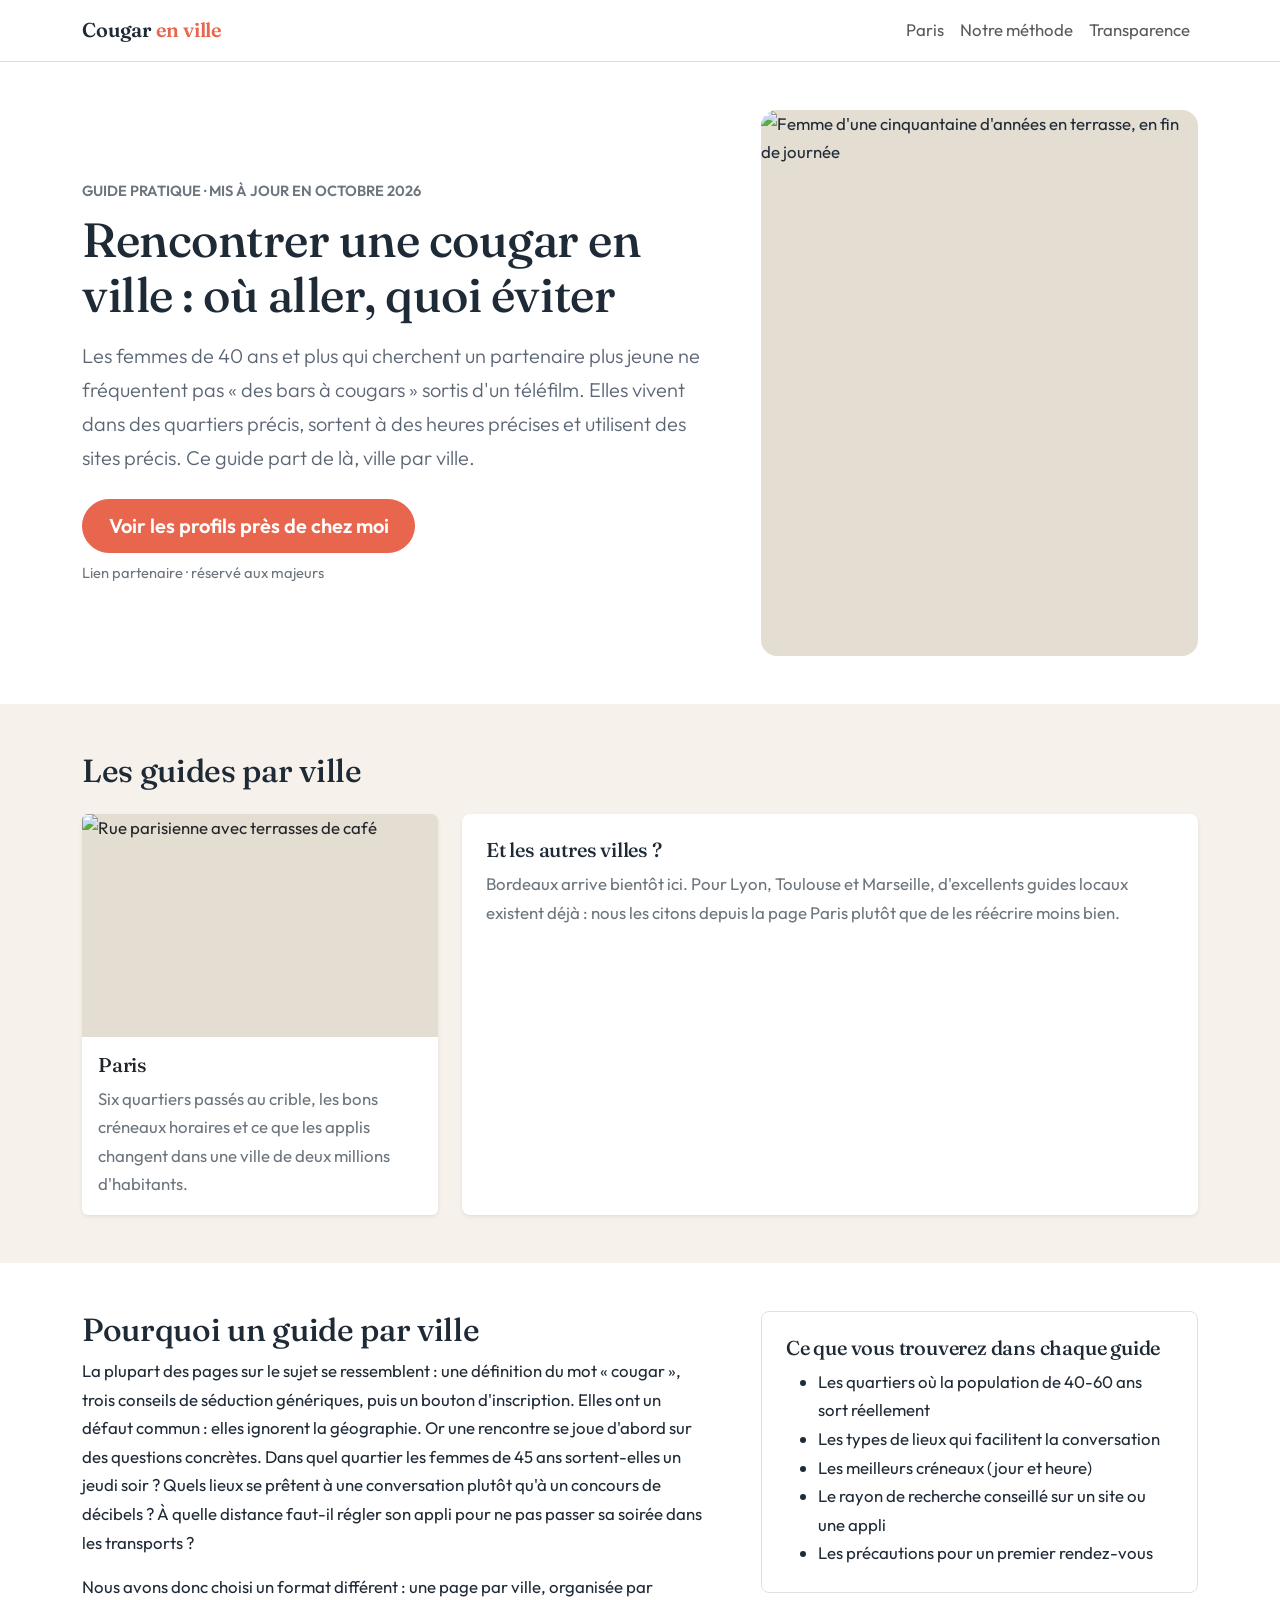
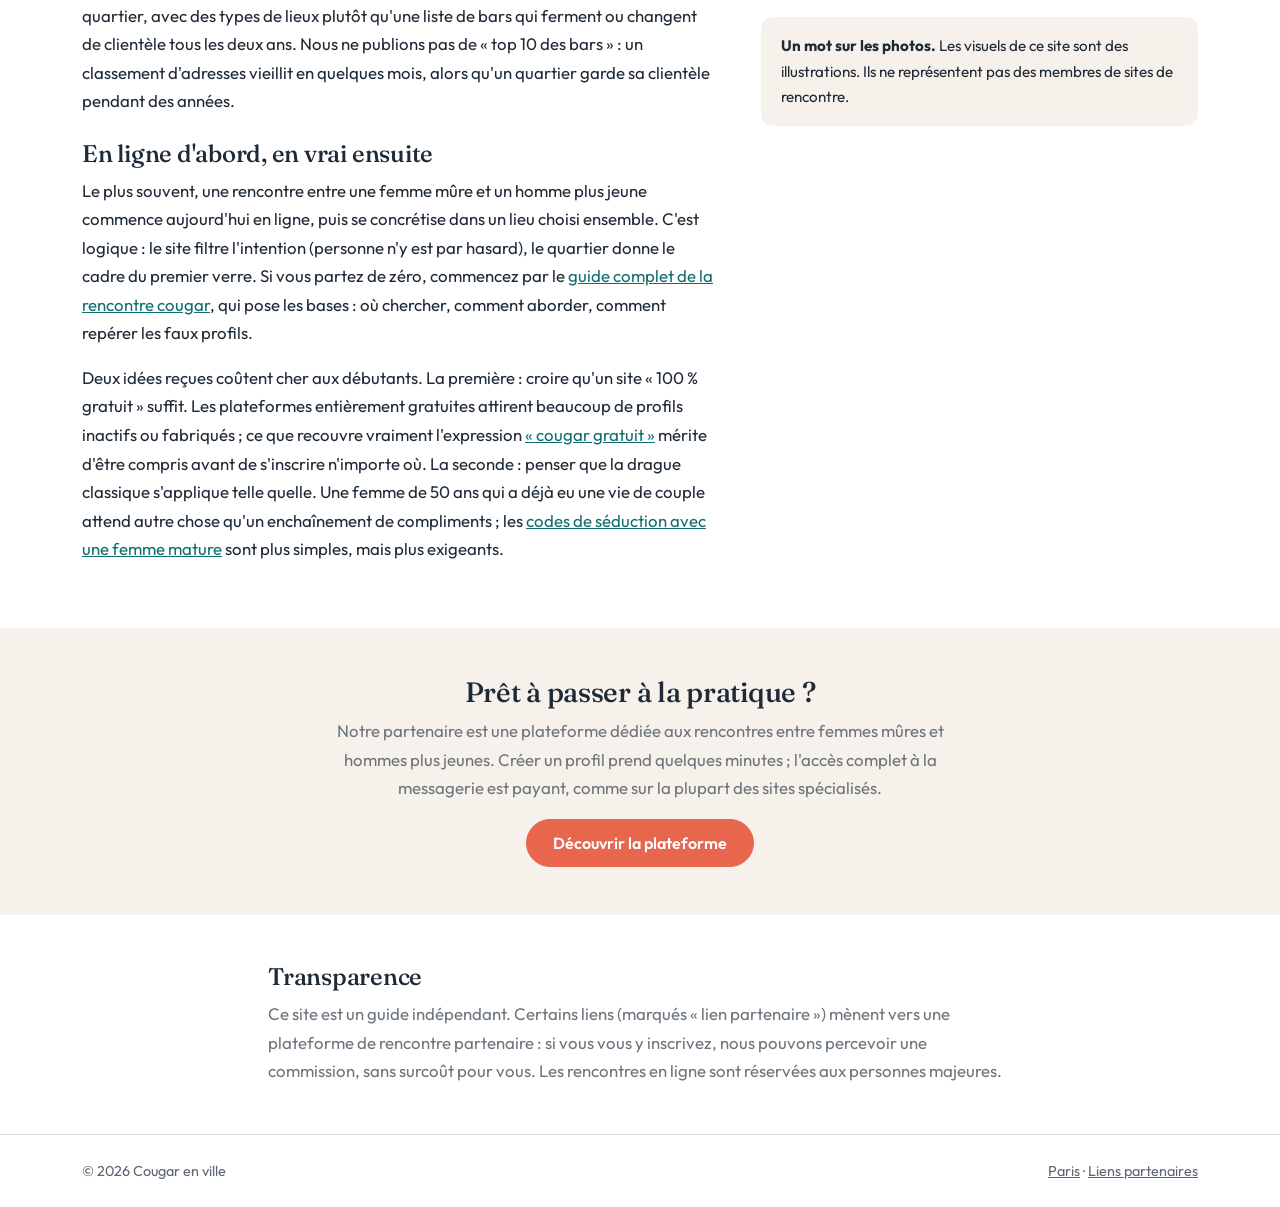
==== index.html @ 47dbf300 "Guide Cougar en ville : accueil + page Paris (Bootstrap 5), liens /go/, robots, sitemap, 404" ====
<!doctype html>
<html lang="fr">
<head>
  <meta charset="utf-8">
  <meta name="viewport" content="width=device-width, initial-scale=1">
  <title>Rencontre cougar en ville : le guide pratique, quartier par quartier</title>
  <meta name="description" content="Où rencontrer une femme cougar dans les grandes villes françaises : quartiers, types de sorties, applis et précautions. Un guide de terrain, ville par ville.">
  <link rel="canonical" href="https://rencontre-cougar.github.io/">
  <meta name="robots" content="index, follow">
  <meta property="og:type" content="website">
  <meta property="og:title" content="Rencontre cougar en ville : le guide pratique">
  <meta property="og:description" content="Quartiers, sorties, applis et précautions pour rencontrer une femme cougar en ville.">
  <meta property="og:url" content="https://rencontre-cougar.github.io/">
  <meta property="og:image" content="https://rencontre-cougar.github.io/images/accueil-hero.webp">
  <meta property="og:locale" content="fr_FR">
  <link rel="preconnect" href="https://fonts.googleapis.com">
  <link rel="preconnect" href="https://fonts.gstatic.com" crossorigin>
  <link href="https://fonts.googleapis.com/css2?family=Fraunces:opsz,wght@9..144,500;9..144,600&family=Outfit:wght@400;500;600&display=swap" rel="stylesheet">
  <link href="https://cdn.jsdelivr.net/npm/bootstrap@5.3.3/dist/css/bootstrap.min.css" rel="stylesheet">
  <link href="/assets/site.css" rel="stylesheet">
  <script type="application/ld+json">
  {
    "@context": "https://schema.org",
    "@type": "WebSite",
    "name": "Cougar en ville",
    "url": "https://rencontre-cougar.github.io/",
    "inLanguage": "fr-FR"
  }
  </script>
</head>
<body>

<nav class="navbar navbar-expand-md bg-white sticky-top">
  <div class="container">
    <a class="navbar-brand" href="/">Cougar <span>en ville</span></a>
    <button class="navbar-toggler" type="button" data-bs-toggle="collapse" data-bs-target="#nav" aria-controls="nav" aria-expanded="false" aria-label="Ouvrir le menu">
      <span class="navbar-toggler-icon"></span>
    </button>
    <div class="collapse navbar-collapse" id="nav">
      <ul class="navbar-nav ms-auto">
        <li class="nav-item"><a class="nav-link" href="/rencontre-cougar-paris/">Paris</a></li>
        <li class="nav-item"><a class="nav-link" href="#methode">Notre méthode</a></li>
        <li class="nav-item"><a class="nav-link" href="#transparence">Transparence</a></li>
      </ul>
    </div>
  </div>
</nav>

<header class="hero py-5">
  <div class="container">
    <div class="row align-items-center g-4 g-lg-5">
      <div class="col-lg-7">
        <p class="text-uppercase small fw-semibold text-secondary mb-2">Guide pratique · mis à jour en octobre 2026</p>
        <h1 class="mb-3">Rencontrer une cougar en ville : où aller, quoi éviter</h1>
        <p class="lead mb-4">Les femmes de 40 ans et plus qui cherchent un partenaire plus jeune ne fréquentent pas « des bars à cougars » sortis d'un téléfilm. Elles vivent dans des quartiers précis, sortent à des heures précises et utilisent des sites précis. Ce guide part de là, ville par ville.</p>
        <a class="btn btn-coral btn-lg" href="/go/home-hero/" rel="sponsored noopener" target="_blank">Voir les profils près de chez moi</a>
        <p class="small text-secondary mt-2 mb-0">Lien partenaire · réservé aux majeurs</p>
      </div>
      <div class="col-lg-5">
        <div class="photo">
          <img src="/images/accueil-hero.webp" alt="Femme d'une cinquantaine d'années en terrasse, en fin de journée" width="800" height="1000" fetchpriority="high">
        </div>
      </div>
    </div>
  </div>
</header>

<main>
  <section class="band-sand py-5">
    <div class="container">
      <h2 class="mb-4">Les guides par ville</h2>
      <div class="row g-4">
        <div class="col-md-6 col-lg-4">
          <a href="/rencontre-cougar-paris/" class="card h-100 text-decoration-none border-0 shadow-sm">
            <div class="photo photo-wide rounded-0 rounded-top">
              <img src="/images/paris-carte.webp" alt="Rue parisienne avec terrasses de café" width="800" height="500" loading="lazy">
            </div>
            <div class="card-body">
              <h3 class="h5 card-title text-dark">Paris</h3>
              <p class="card-text text-secondary mb-0">Six quartiers passés au crible, les bons créneaux horaires et ce que les applis changent dans une ville de deux millions d'habitants.</p>
            </div>
          </a>
        </div>
        <div class="col-md-6 col-lg-8">
          <div class="h-100 p-4 bg-white rounded-3 shadow-sm">
            <h3 class="h5">Et les autres villes ?</h3>
            <p class="mb-0 text-secondary">Bordeaux arrive bientôt ici. Pour Lyon, Toulouse et Marseille, d'excellents guides locaux existent déjà : nous les citons depuis la page Paris plutôt que de les réécrire moins bien.</p>
          </div>
        </div>
      </div>
    </div>
  </section>

  <section class="py-5" id="methode">
    <div class="container">
      <div class="row g-4 g-lg-5">
        <div class="col-lg-7">
          <h2>Pourquoi un guide par ville</h2>
          <p>La plupart des pages sur le sujet se ressemblent : une définition du mot « cougar », trois conseils de séduction génériques, puis un bouton d'inscription. Elles ont un défaut commun : elles ignorent la géographie. Or une rencontre se joue d'abord sur des questions concrètes. Dans quel quartier les femmes de 45 ans sortent-elles un jeudi soir ? Quels lieux se prêtent à une conversation plutôt qu'à un concours de décibels ? À quelle distance faut-il régler son appli pour ne pas passer sa soirée dans les transports ?</p>
          <p>Nous avons donc choisi un format différent : une page par ville, organisée par quartier, avec des types de lieux plutôt qu'une liste de bars qui ferment ou changent de clientèle tous les deux ans. Nous ne publions pas de « top 10 des bars » : un classement d'adresses vieillit en quelques mois, alors qu'un quartier garde sa clientèle pendant des années.</p>
          <h3 class="h4 mt-4">En ligne d'abord, en vrai ensuite</h3>
          <p>Le plus souvent, une rencontre entre une femme mûre et un homme plus jeune commence aujourd'hui en ligne, puis se concrétise dans un lieu choisi ensemble. C'est logique : le site filtre l'intention (personne n'y est par hasard), le quartier donne le cadre du premier verre. Si vous partez de zéro, commencez par le <a href="https://rencontre-cougar-gratuit.fr/rencontre-cougar/">guide complet de la rencontre cougar</a>, qui pose les bases : où chercher, comment aborder, comment repérer les faux profils.</p>
          <p>Deux idées reçues coûtent cher aux débutants. La première : croire qu'un site « 100 % gratuit » suffit. Les plateformes entièrement gratuites attirent beaucoup de profils inactifs ou fabriqués ; ce que recouvre vraiment l'expression <a href="https://rencontre-cougar-gratuit.fr/cougar-gratuit/">« cougar gratuit »</a> mérite d'être compris avant de s'inscrire n'importe où. La seconde : penser que la drague classique s'applique telle quelle. Une femme de 50 ans qui a déjà eu une vie de couple attend autre chose qu'un enchaînement de compliments ; les <a href="https://rencontre-cougar-gratuit.fr/comment-seduire-une-femme-mature/">codes de séduction avec une femme mature</a> sont plus simples, mais plus exigeants.</p>
        </div>
        <div class="col-lg-5">
          <div class="p-4 rounded-3 border">
            <h3 class="h5">Ce que vous trouverez dans chaque guide</h3>
            <ul class="mb-0">
              <li>Les quartiers où la population de 40-60 ans sort réellement</li>
              <li>Les types de lieux qui facilitent la conversation</li>
              <li>Les meilleurs créneaux (jour et heure)</li>
              <li>Le rayon de recherche conseillé sur un site ou une appli</li>
              <li>Les précautions pour un premier rendez-vous</li>
            </ul>
          </div>
          <div class="note mt-4">
            <strong>Un mot sur les photos.</strong> Les visuels de ce site sont des illustrations. Ils ne représentent pas des membres de sites de rencontre.
          </div>
        </div>
      </div>
    </div>
  </section>

  <section class="band-sand py-5">
    <div class="container text-center">
      <h2 class="h3">Prêt à passer à la pratique ?</h2>
      <p class="text-secondary mx-auto" style="max-width: 38rem;">Notre partenaire est une plateforme dédiée aux rencontres entre femmes mûres et hommes plus jeunes. Créer un profil prend quelques minutes ; l'accès complet à la messagerie est payant, comme sur la plupart des sites spécialisés.</p>
      <a class="btn btn-coral" href="/go/home-bas/" rel="sponsored noopener" target="_blank">Découvrir la plateforme</a>
    </div>
  </section>

  <section class="py-5" id="transparence">
    <div class="container" style="max-width: 48rem;">
      <h2 class="h4">Transparence</h2>
      <p class="text-secondary mb-0">Ce site est un guide indépendant. Certains liens (marqués « lien partenaire ») mènent vers une plateforme de rencontre partenaire : si vous vous y inscrivez, nous pouvons percevoir une commission, sans surcoût pour vous. Les rencontres en ligne sont réservées aux personnes majeures.</p>
    </div>
  </section>
</main>

<footer class="py-4">
  <div class="container d-flex flex-column flex-md-row justify-content-between gap-2">
    <span>© 2026 Cougar en ville</span>
    <span><a href="/rencontre-cougar-paris/">Paris</a> · <a href="#transparence">Liens partenaires</a></span>
  </div>
</footer>

<div class="cta-mobile">
  <a class="btn btn-coral w-100" href="/go/home-sticky/" rel="sponsored noopener" target="_blank">Voir les profils près de chez moi</a>
</div>

<script src="https://cdn.jsdelivr.net/npm/bootstrap@5.3.3/dist/js/bootstrap.bundle.min.js" defer></script>
</body>
</html>
---- assets/site.css ----
:root {
  --ink: #1f2a37;
  --muted: #5b6675;
  --sea: #0f6e6e;
  --sea-dark: #0a5151;
  --coral: #e8664d;
  --sand: #f6f1ea;
  --line: #e4ddd2;
}

body {
  font-family: "Outfit", system-ui, -apple-system, "Segoe UI", sans-serif;
  color: var(--ink);
  background: #fff;
  font-size: 1.05rem;
  line-height: 1.7;
}

h1, h2, h3, .navbar-brand {
  font-family: "Fraunces", Georgia, serif;
  letter-spacing: -0.01em;
}

a { color: var(--sea); }
a:hover { color: var(--sea-dark); }

.navbar { border-bottom: 1px solid var(--line); }
.navbar-brand { font-weight: 600; color: var(--ink); }
.navbar-brand span { color: var(--coral); }

.band-sand { background: var(--sand); }

.hero h1 { font-size: clamp(1.9rem, 4.5vw, 3rem); line-height: 1.15; }
.hero .lead { color: var(--muted); }

.photo {
  background: var(--line);
  border-radius: 1rem;
  overflow: hidden;
  aspect-ratio: 4 / 5;
}
.photo img { width: 100%; height: 100%; object-fit: cover; display: block; }
.photo-wide { aspect-ratio: 16 / 10; }

.btn-coral {
  --bs-btn-bg: var(--coral);
  --bs-btn-border-color: var(--coral);
  --bs-btn-color: #fff;
  --bs-btn-hover-bg: #d4533b;
  --bs-btn-hover-border-color: #d4533b;
  --bs-btn-hover-color: #fff;
  --bs-btn-active-bg: #c04a33;
  --bs-btn-active-border-color: #c04a33;
  font-weight: 600;
  border-radius: 999px;
  padding: .7rem 1.6rem;
}

.toc { border-left: 3px solid var(--coral); padding-left: 1rem; }
.toc a { text-decoration: none; }

.quartier {
  border: 1px solid var(--line);
  border-radius: 1rem;
  height: 100%;
}
.quartier .badge { background: var(--sea); font-weight: 500; }

.note {
  background: var(--sand);
  border-radius: .75rem;
  padding: 1rem 1.25rem;
  font-size: .95rem;
}

.accordion-button:not(.collapsed) { background: var(--sand); color: var(--ink); }

footer { border-top: 1px solid var(--line); font-size: .9rem; color: var(--muted); }
footer a { color: var(--muted); }

.cta-mobile {
  position: fixed; left: 0; right: 0; bottom: 0;
  padding: .6rem 1rem;
  background: rgba(255,255,255,.96);
  border-top: 1px solid var(--line);
  z-index: 1030;
}
@media (min-width: 768px) { .cta-mobile { display: none; } }
@media (max-width: 767.98px) { body { padding-bottom: 4.5rem; } }
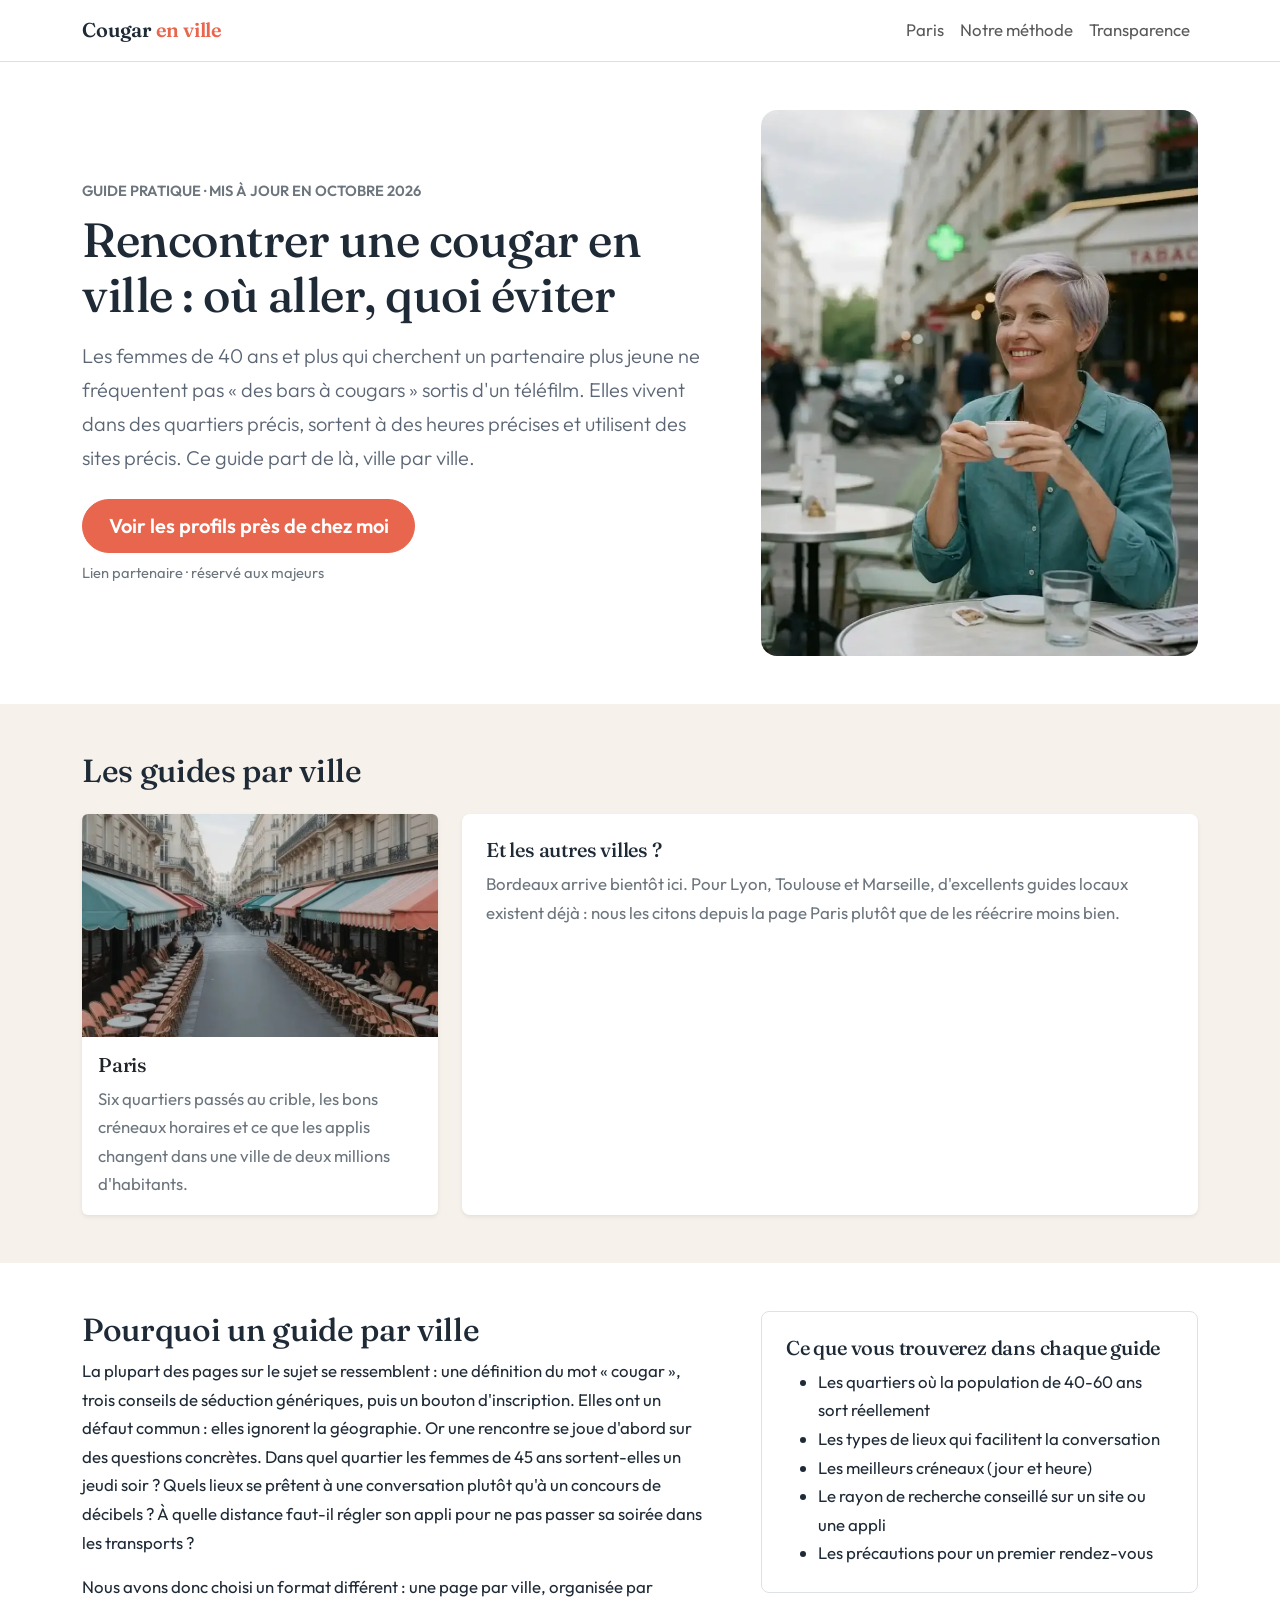
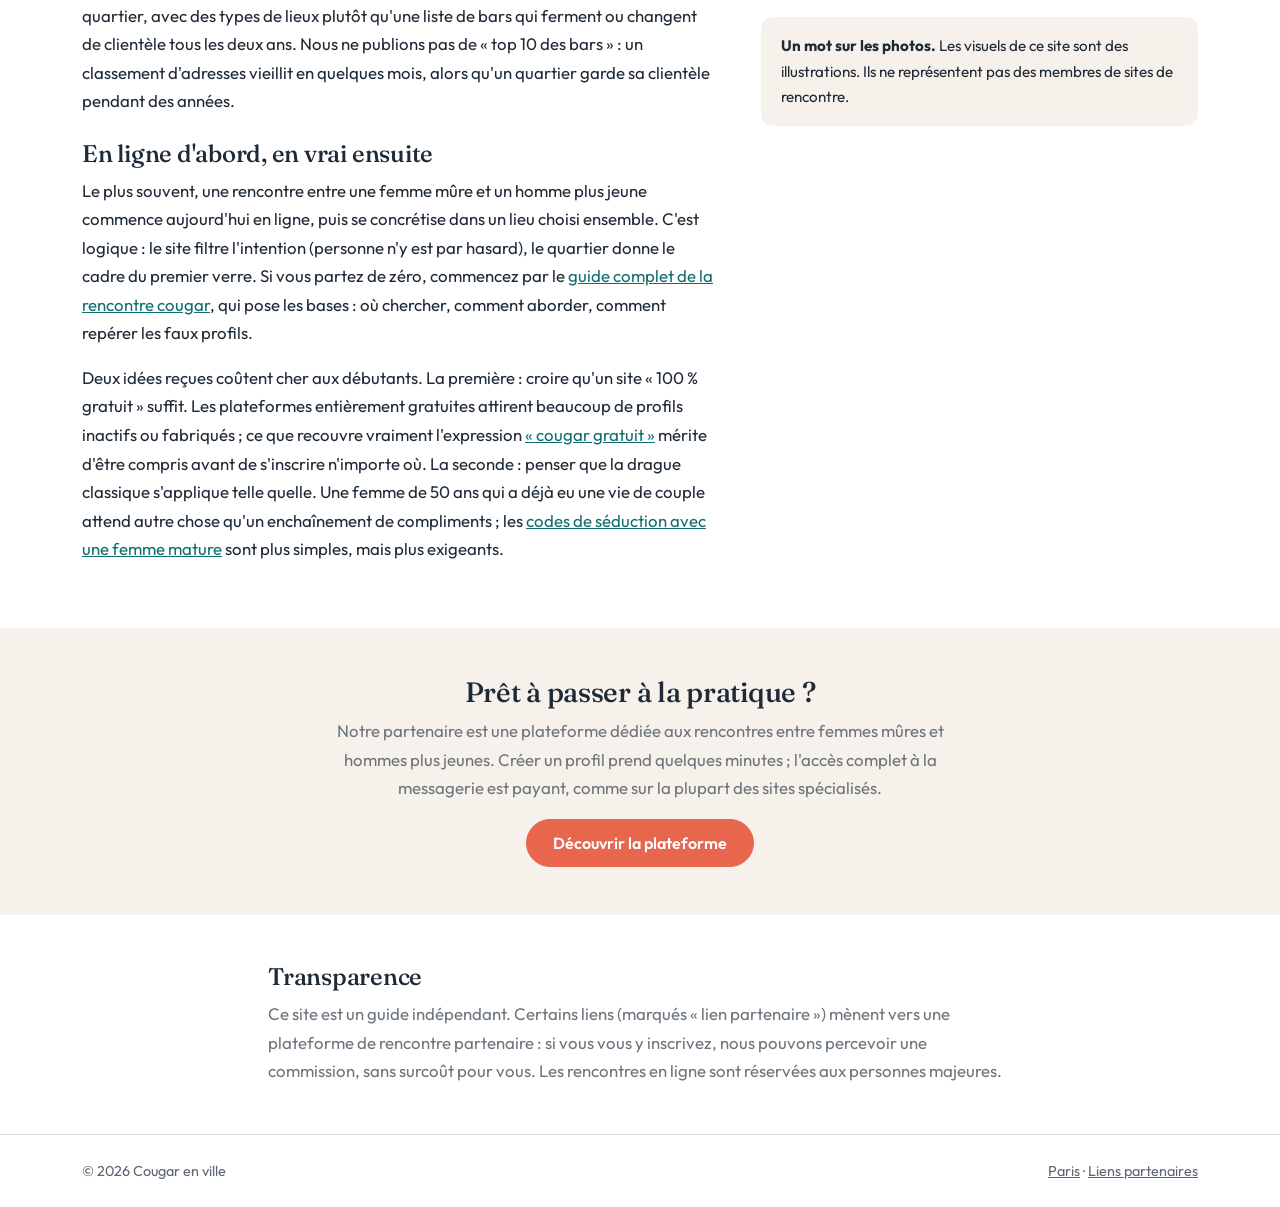
==== commit 8d183d86: "Liens vers les pages fusionnées → accueil du site principal" ====
--- a/index.html
+++ b/index.html
@@ -99,7 +99,7 @@
           <p>La plupart des pages sur le sujet se ressemblent : une définition du mot « cougar », trois conseils de séduction génériques, puis un bouton d'inscription. Elles ont un défaut commun : elles ignorent la géographie. Or une rencontre se joue d'abord sur des questions concrètes. Dans quel quartier les femmes de 45 ans sortent-elles un jeudi soir ? Quels lieux se prêtent à une conversation plutôt qu'à un concours de décibels ? À quelle distance faut-il régler son appli pour ne pas passer sa soirée dans les transports ?</p>
           <p>Nous avons donc choisi un format différent : une page par ville, organisée par quartier, avec des types de lieux plutôt qu'une liste de bars qui ferment ou changent de clientèle tous les deux ans. Nous ne publions pas de « top 10 des bars » : un classement d'adresses vieillit en quelques mois, alors qu'un quartier garde sa clientèle pendant des années.</p>
           <h3 class="h4 mt-4">En ligne d'abord, en vrai ensuite</h3>
-          <p>Le plus souvent, une rencontre entre une femme mûre et un homme plus jeune commence aujourd'hui en ligne, puis se concrétise dans un lieu choisi ensemble. C'est logique : le site filtre l'intention (personne n'y est par hasard), le quartier donne le cadre du premier verre. Si vous partez de zéro, commencez par le <a href="https://rencontre-cougar-gratuit.fr/rencontre-cougar/">guide complet de la rencontre cougar</a>, qui pose les bases : où chercher, comment aborder, comment repérer les faux profils.</p>
+          <p>Le plus souvent, une rencontre entre une femme mûre et un homme plus jeune commence aujourd'hui en ligne, puis se concrétise dans un lieu choisi ensemble. C'est logique : le site filtre l'intention (personne n'y est par hasard), le quartier donne le cadre du premier verre. Si vous partez de zéro, commencez par le <a href="https://rencontre-cougar-gratuit.fr/">guide complet de la rencontre cougar</a>, qui pose les bases : où chercher, comment aborder, comment repérer les faux profils.</p>
           <p>Deux idées reçues coûtent cher aux débutants. La première : croire qu'un site « 100 % gratuit » suffit. Les plateformes entièrement gratuites attirent beaucoup de profils inactifs ou fabriqués ; ce que recouvre vraiment l'expression <a href="https://rencontre-cougar-gratuit.fr/cougar-gratuit/">« cougar gratuit »</a> mérite d'être compris avant de s'inscrire n'importe où. La seconde : penser que la drague classique s'applique telle quelle. Une femme de 50 ans qui a déjà eu une vie de couple attend autre chose qu'un enchaînement de compliments ; les <a href="https://rencontre-cougar-gratuit.fr/comment-seduire-une-femme-mature/">codes de séduction avec une femme mature</a> sont plus simples, mais plus exigeants.</p>
         </div>
         <div class="col-lg-5">
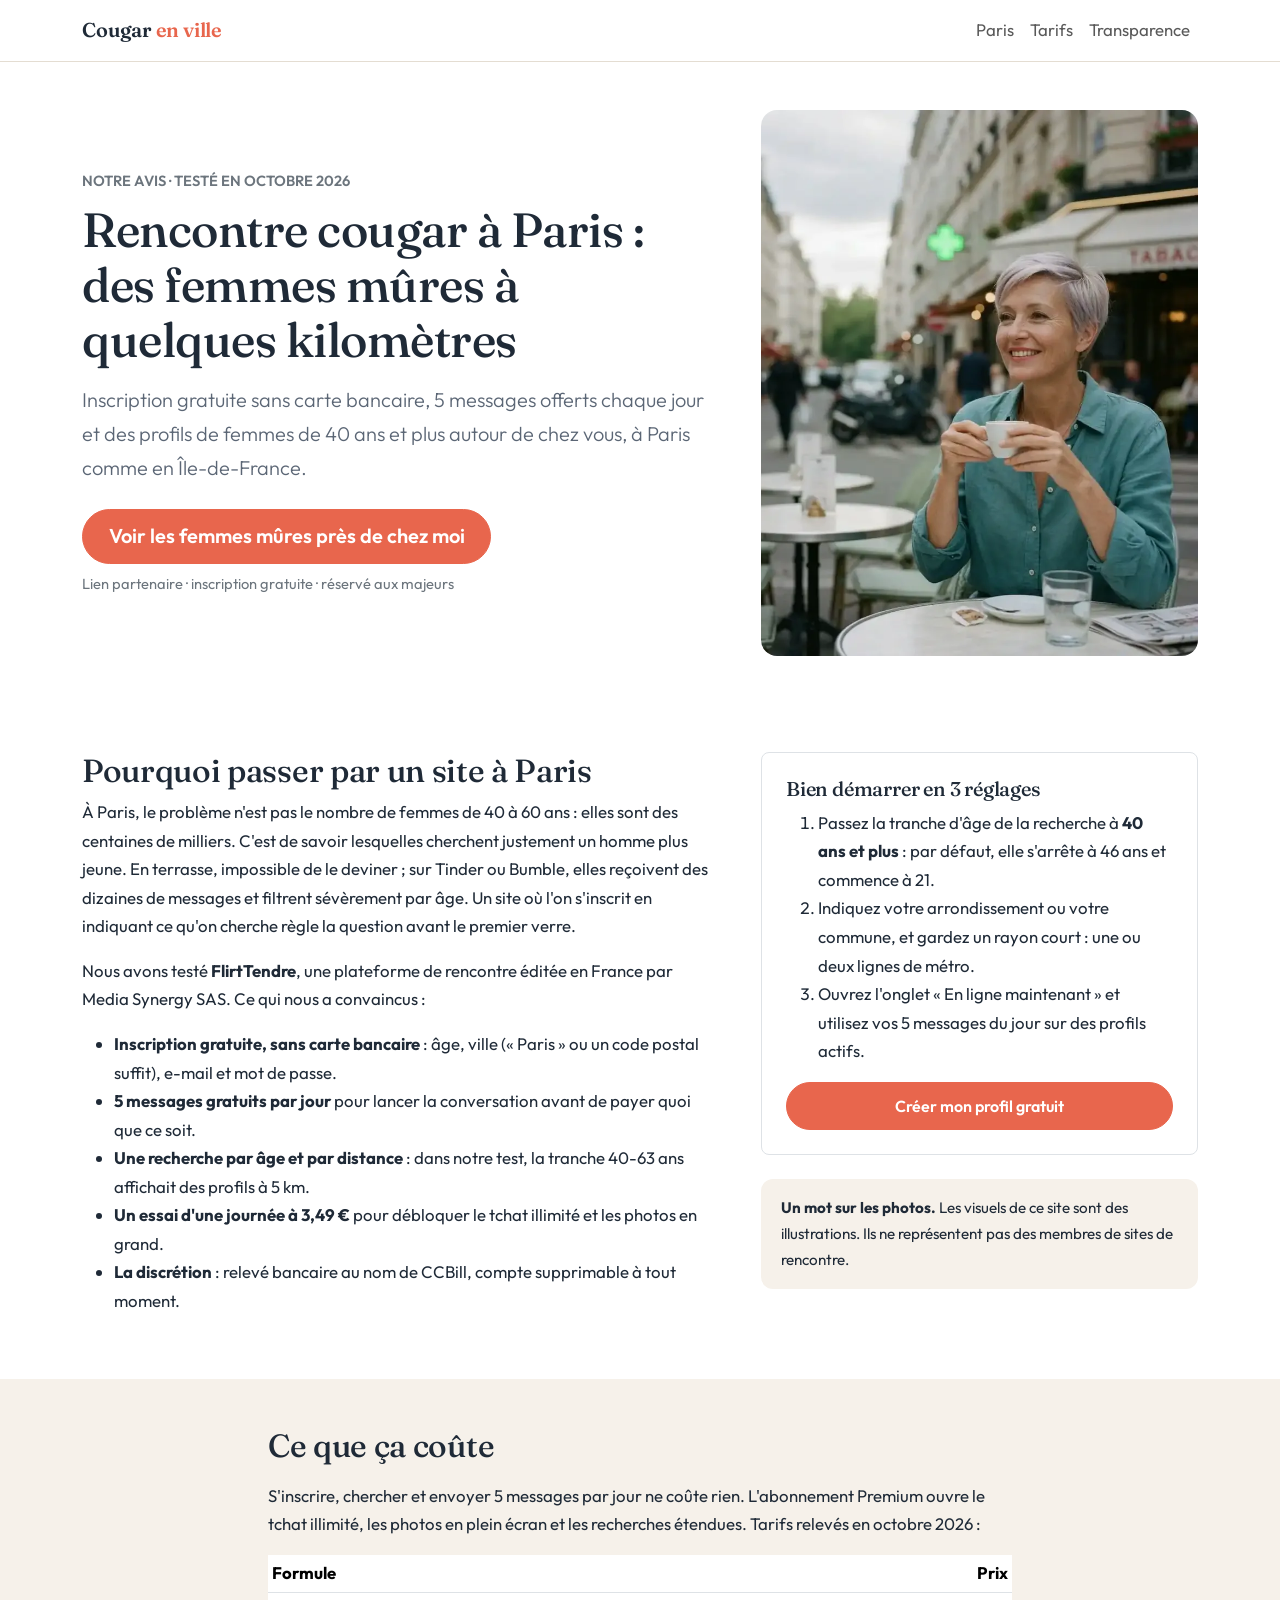
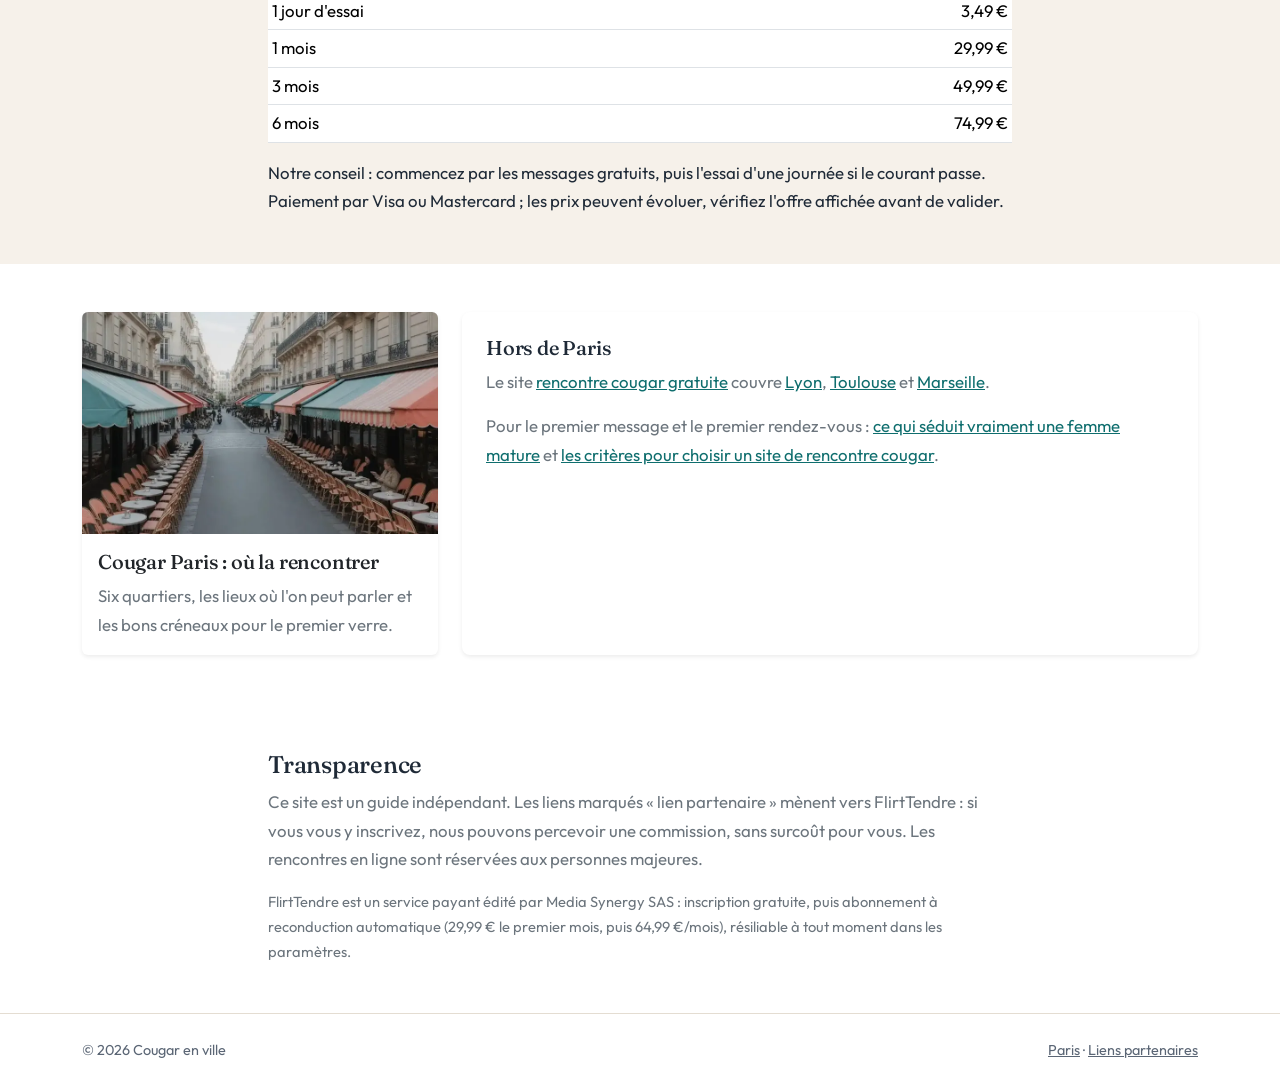
==== commit f8b4e130: "Accueil en page d'atterrissage FlirtTendre (rencontre cougar paris), page Paris recentrée sur « coug" ====
--- a/index.html
+++ b/index.html
@@ -3,13 +3,13 @@
 <head>
   <meta charset="utf-8">
   <meta name="viewport" content="width=device-width, initial-scale=1">
-  <title>Rencontre cougar en ville : le guide pratique, quartier par quartier</title>
-  <meta name="description" content="Où rencontrer une femme cougar dans les grandes villes françaises : quartiers, types de sorties, applis et précautions. Un guide de terrain, ville par ville.">
+  <title>Rencontre cougar à Paris : inscription gratuite</title>
+  <meta name="description" content="Rencontre cougar à Paris et en Île-de-France : inscription gratuite sans carte, 5 messages offerts par jour, femmes de 40 ans et plus près de chez vous. Notre avis sur FlirtTendre.">
   <link rel="canonical" href="https://rencontre-cougar.github.io/">
   <meta name="robots" content="index, follow">
   <meta property="og:type" content="website">
-  <meta property="og:title" content="Rencontre cougar en ville : le guide pratique">
-  <meta property="og:description" content="Quartiers, sorties, applis et précautions pour rencontrer une femme cougar en ville.">
+  <meta property="og:title" content="Rencontre cougar à Paris : inscription gratuite">
+  <meta property="og:description" content="Inscription gratuite, 5 messages offerts par jour et des femmes de 40 ans et plus près de chez vous.">
   <meta property="og:url" content="https://rencontre-cougar.github.io/">
   <meta property="og:image" content="https://rencontre-cougar.github.io/images/accueil-hero.webp">
   <meta property="og:locale" content="fr_FR">
@@ -39,7 +39,7 @@
     <div class="collapse navbar-collapse" id="nav">
       <ul class="navbar-nav ms-auto">
         <li class="nav-item"><a class="nav-link" href="/rencontre-cougar-paris/">Paris</a></li>
-        <li class="nav-item"><a class="nav-link" href="#methode">Notre méthode</a></li>
+        <li class="nav-item"><a class="nav-link" href="#tarifs">Tarifs</a></li>
         <li class="nav-item"><a class="nav-link" href="#transparence">Transparence</a></li>
       </ul>
     </div>
@@ -50,11 +50,11 @@
   <div class="container">
     <div class="row align-items-center g-4 g-lg-5">
       <div class="col-lg-7">
-        <p class="text-uppercase small fw-semibold text-secondary mb-2">Guide pratique · mis à jour en octobre 2026</p>
-        <h1 class="mb-3">Rencontrer une cougar en ville : où aller, quoi éviter</h1>
-        <p class="lead mb-4">Les femmes de 40 ans et plus qui cherchent un partenaire plus jeune ne fréquentent pas « des bars à cougars » sortis d'un téléfilm. Elles vivent dans des quartiers précis, sortent à des heures précises et utilisent des sites précis. Ce guide part de là, ville par ville.</p>
-        <a class="btn btn-coral btn-lg" href="/go/home-hero/" rel="sponsored noopener" target="_blank">Voir les profils près de chez moi</a>
-        <p class="small text-secondary mt-2 mb-0">Lien partenaire · réservé aux majeurs</p>
+        <p class="text-uppercase small fw-semibold text-secondary mb-2">Notre avis · testé en octobre 2026</p>
+        <h1 class="mb-3">Rencontre cougar à Paris : des femmes mûres à quelques kilomètres</h1>
+        <p class="lead mb-4">Inscription gratuite sans carte bancaire, 5 messages offerts chaque jour et des profils de femmes de 40 ans et plus autour de chez vous, à Paris comme en Île-de-France.</p>
+        <a class="btn btn-coral btn-lg" href="/go/home-hero/" rel="sponsored noopener" target="_blank">Voir les femmes mûres près de chez moi</a>
+        <p class="small text-secondary mt-2 mb-0">Lien partenaire · inscription gratuite · réservé aux majeurs</p>
       </div>
       <div class="col-lg-5">
         <div class="photo">
@@ -66,52 +66,30 @@
 </header>
 
 <main>
-  <section class="band-sand py-5">
-    <div class="container">
-      <h2 class="mb-4">Les guides par ville</h2>
-      <div class="row g-4">
-        <div class="col-md-6 col-lg-4">
-          <a href="/rencontre-cougar-paris/" class="card h-100 text-decoration-none border-0 shadow-sm">
-            <div class="photo photo-wide rounded-0 rounded-top">
-              <img src="/images/paris-carte.webp" alt="Rue parisienne avec terrasses de café" width="800" height="500" loading="lazy">
-            </div>
-            <div class="card-body">
-              <h3 class="h5 card-title text-dark">Paris</h3>
-              <p class="card-text text-secondary mb-0">Six quartiers passés au crible, les bons créneaux horaires et ce que les applis changent dans une ville de deux millions d'habitants.</p>
-            </div>
-          </a>
-        </div>
-        <div class="col-md-6 col-lg-8">
-          <div class="h-100 p-4 bg-white rounded-3 shadow-sm">
-            <h3 class="h5">Et les autres villes ?</h3>
-            <p class="mb-0 text-secondary">Bordeaux arrive bientôt ici. Pour Lyon, Toulouse et Marseille, d'excellents guides locaux existent déjà : nous les citons depuis la page Paris plutôt que de les réécrire moins bien.</p>
-          </div>
-        </div>
-      </div>
-    </div>
-  </section>
-
-  <section class="py-5" id="methode">
+  <section class="py-5">
     <div class="container">
       <div class="row g-4 g-lg-5">
         <div class="col-lg-7">
-          <h2>Pourquoi un guide par ville</h2>
-          <p>La plupart des pages sur le sujet se ressemblent : une définition du mot « cougar », trois conseils de séduction génériques, puis un bouton d'inscription. Elles ont un défaut commun : elles ignorent la géographie. Or une rencontre se joue d'abord sur des questions concrètes. Dans quel quartier les femmes de 45 ans sortent-elles un jeudi soir ? Quels lieux se prêtent à une conversation plutôt qu'à un concours de décibels ? À quelle distance faut-il régler son appli pour ne pas passer sa soirée dans les transports ?</p>
-          <p>Nous avons donc choisi un format différent : une page par ville, organisée par quartier, avec des types de lieux plutôt qu'une liste de bars qui ferment ou changent de clientèle tous les deux ans. Nous ne publions pas de « top 10 des bars » : un classement d'adresses vieillit en quelques mois, alors qu'un quartier garde sa clientèle pendant des années.</p>
-          <h3 class="h4 mt-4">En ligne d'abord, en vrai ensuite</h3>
-          <p>Le plus souvent, une rencontre entre une femme mûre et un homme plus jeune commence aujourd'hui en ligne, puis se concrétise dans un lieu choisi ensemble. C'est logique : le site filtre l'intention (personne n'y est par hasard), le quartier donne le cadre du premier verre. Si vous partez de zéro, commencez par le <a href="https://rencontre-cougar-gratuit.fr/">guide complet de la rencontre cougar</a>, qui pose les bases : où chercher, comment aborder, comment repérer les faux profils.</p>
-          <p>Deux idées reçues coûtent cher aux débutants. La première : croire qu'un site « 100 % gratuit » suffit. Les plateformes entièrement gratuites attirent beaucoup de profils inactifs ou fabriqués ; ce que recouvre vraiment l'expression <a href="https://rencontre-cougar-gratuit.fr/cougar-gratuit/">« cougar gratuit »</a> mérite d'être compris avant de s'inscrire n'importe où. La seconde : penser que la drague classique s'applique telle quelle. Une femme de 50 ans qui a déjà eu une vie de couple attend autre chose qu'un enchaînement de compliments ; les <a href="https://rencontre-cougar-gratuit.fr/comment-seduire-une-femme-mature/">codes de séduction avec une femme mature</a> sont plus simples, mais plus exigeants.</p>
+          <h2>Pourquoi passer par un site à Paris</h2>
+          <p>À Paris, le problème n'est pas le nombre de femmes de 40 à 60 ans : elles sont des centaines de milliers. C'est de savoir lesquelles cherchent justement un homme plus jeune. En terrasse, impossible de le deviner ; sur Tinder ou Bumble, elles reçoivent des dizaines de messages et filtrent sévèrement par âge. Un site où l'on s'inscrit en indiquant ce qu'on cherche règle la question avant le premier verre.</p>
+          <p>Nous avons testé <strong>FlirtTendre</strong>, une plateforme de rencontre éditée en France par Media Synergy SAS. Ce qui nous a convaincus :</p>
+          <ul>
+            <li><strong>Inscription gratuite, sans carte bancaire</strong> : âge, ville (« Paris » ou un code postal suffit), e-mail et mot de passe.</li>
+            <li><strong>5 messages gratuits par jour</strong> pour lancer la conversation avant de payer quoi que ce soit.</li>
+            <li><strong>Une recherche par âge et par distance</strong> : dans notre test, la tranche 40-63 ans affichait des profils à 5 km.</li>
+            <li><strong>Un essai d'une journée à 3,49 €</strong> pour débloquer le tchat illimité et les photos en grand.</li>
+            <li><strong>La discrétion</strong> : relevé bancaire au nom de CCBill, compte supprimable à tout moment.</li>
+          </ul>
         </div>
         <div class="col-lg-5">
           <div class="p-4 rounded-3 border">
-            <h3 class="h5">Ce que vous trouverez dans chaque guide</h3>
-            <ul class="mb-0">
-              <li>Les quartiers où la population de 40-60 ans sort réellement</li>
-              <li>Les types de lieux qui facilitent la conversation</li>
-              <li>Les meilleurs créneaux (jour et heure)</li>
-              <li>Le rayon de recherche conseillé sur un site ou une appli</li>
-              <li>Les précautions pour un premier rendez-vous</li>
-            </ul>
+            <h3 class="h5">Bien démarrer en 3 réglages</h3>
+            <ol class="mb-3">
+              <li>Passez la tranche d'âge de la recherche à <strong>40 ans et plus</strong> : par défaut, elle s'arrête à 46 ans et commence à 21.</li>
+              <li>Indiquez votre arrondissement ou votre commune, et gardez un rayon court : une ou deux lignes de métro.</li>
+              <li>Ouvrez l'onglet « En ligne maintenant » et utilisez vos 5 messages du jour sur des profils actifs.</li>
+            </ol>
+            <a class="btn btn-coral w-100" href="/go/home-bas/" rel="sponsored noopener" target="_blank">Créer mon profil gratuit</a>
           </div>
           <div class="note mt-4">
             <strong>Un mot sur les photos.</strong> Les visuels de ce site sont des illustrations. Ils ne représentent pas des membres de sites de rencontre.
@@ -121,18 +99,53 @@
     </div>
   </section>
 
-  <section class="band-sand py-5">
-    <div class="container text-center">
-      <h2 class="h3">Prêt à passer à la pratique ?</h2>
-      <p class="text-secondary mx-auto" style="max-width: 38rem;">Notre partenaire est une plateforme dédiée aux rencontres entre femmes mûres et hommes plus jeunes. Créer un profil prend quelques minutes ; l'accès complet à la messagerie est payant, comme sur la plupart des sites spécialisés.</p>
-      <a class="btn btn-coral" href="/go/home-bas/" rel="sponsored noopener" target="_blank">Découvrir la plateforme</a>
+  <section class="band-sand py-5" id="tarifs">
+    <div class="container" style="max-width: 48rem;">
+      <h2 class="mb-3">Ce que ça coûte</h2>
+      <p>S'inscrire, chercher et envoyer 5 messages par jour ne coûte rien. L'abonnement Premium ouvre le tchat illimité, les photos en plein écran et les recherches étendues. Tarifs relevés en octobre 2026 :</p>
+      <table class="table table-sm bg-white mb-3">
+        <thead><tr><th>Formule</th><th class="text-end">Prix</th></tr></thead>
+        <tbody>
+          <tr><td>1 jour d'essai</td><td class="text-end">3,49 €</td></tr>
+          <tr><td>1 mois</td><td class="text-end">29,99 €</td></tr>
+          <tr><td>3 mois</td><td class="text-end">49,99 €</td></tr>
+          <tr><td>6 mois</td><td class="text-end">74,99 €</td></tr>
+        </tbody>
+      </table>
+      <p class="mb-0">Notre conseil : commencez par les messages gratuits, puis l'essai d'une journée si le courant passe. Paiement par Visa ou Mastercard ; les prix peuvent évoluer, vérifiez l'offre affichée avant de valider.</p>
+    </div>
+  </section>
+
+  <section class="py-5">
+    <div class="container">
+      <div class="row g-4">
+        <div class="col-md-6 col-lg-4">
+          <a href="/rencontre-cougar-paris/" class="card h-100 text-decoration-none border-0 shadow-sm">
+            <div class="photo photo-wide rounded-0 rounded-top">
+              <img src="/images/paris-carte.webp" alt="Rue parisienne avec terrasses de café" width="800" height="500" loading="lazy">
+            </div>
+            <div class="card-body">
+              <h3 class="h5 card-title text-dark">Cougar Paris : où la rencontrer</h3>
+              <p class="card-text text-secondary mb-0">Six quartiers, les lieux où l'on peut parler et les bons créneaux pour le premier verre.</p>
+            </div>
+          </a>
+        </div>
+        <div class="col-md-6 col-lg-8">
+          <div class="h-100 p-4 bg-white rounded-3 shadow-sm">
+            <h3 class="h5">Hors de Paris</h3>
+            <p class="text-secondary">Le site <a href="https://rencontre-cougar-gratuit.fr/">rencontre cougar gratuite</a> couvre <a href="https://rencontre-cougar-gratuit.fr/rencontre-cougar-lyon/">Lyon</a>, <a href="https://rencontre-cougar-gratuit.fr/rencontre-cougar-toulouse/">Toulouse</a> et <a href="https://rencontre-cougar-gratuit.fr/rencontre-cougar-marseille/">Marseille</a>.</p>
+            <p class="mb-0 text-secondary">Pour le premier message et le premier rendez-vous : <a href="https://rencontre-cougar-gratuit.fr/comment-seduire-une-femme-mature/">ce qui séduit vraiment une femme mature</a> et <a href="https://rencontre-cougar-gratuit.fr/meilleur-site-de-rencontre-cougar/">les critères pour choisir un site de rencontre cougar</a>.</p>
+          </div>
+        </div>
+      </div>
     </div>
   </section>
 
   <section class="py-5" id="transparence">
     <div class="container" style="max-width: 48rem;">
       <h2 class="h4">Transparence</h2>
-      <p class="text-secondary mb-0">Ce site est un guide indépendant. Certains liens (marqués « lien partenaire ») mènent vers une plateforme de rencontre partenaire : si vous vous y inscrivez, nous pouvons percevoir une commission, sans surcoût pour vous. Les rencontres en ligne sont réservées aux personnes majeures.</p>
+      <p class="text-secondary">Ce site est un guide indépendant. Les liens marqués « lien partenaire » mènent vers FlirtTendre : si vous vous y inscrivez, nous pouvons percevoir une commission, sans surcoût pour vous. Les rencontres en ligne sont réservées aux personnes majeures.</p>
+      <p class="small text-secondary mb-0">FlirtTendre est un service payant édité par Media Synergy SAS : inscription gratuite, puis abonnement à reconduction automatique (29,99 € le premier mois, puis 64,99 €/mois), résiliable à tout moment dans les paramètres.</p>
     </div>
   </section>
 </main>
@@ -145,7 +158,7 @@
 </footer>
 
 <div class="cta-mobile">
-  <a class="btn btn-coral w-100" href="/go/home-sticky/" rel="sponsored noopener" target="_blank">Voir les profils près de chez moi</a>
+  <a class="btn btn-coral w-100" href="/go/home-sticky/" rel="sponsored noopener" target="_blank">Voir les femmes mûres près de chez moi</a>
 </div>
 
 <script src="https://cdn.jsdelivr.net/npm/bootstrap@5.3.3/dist/js/bootstrap.bundle.min.js" defer></script>
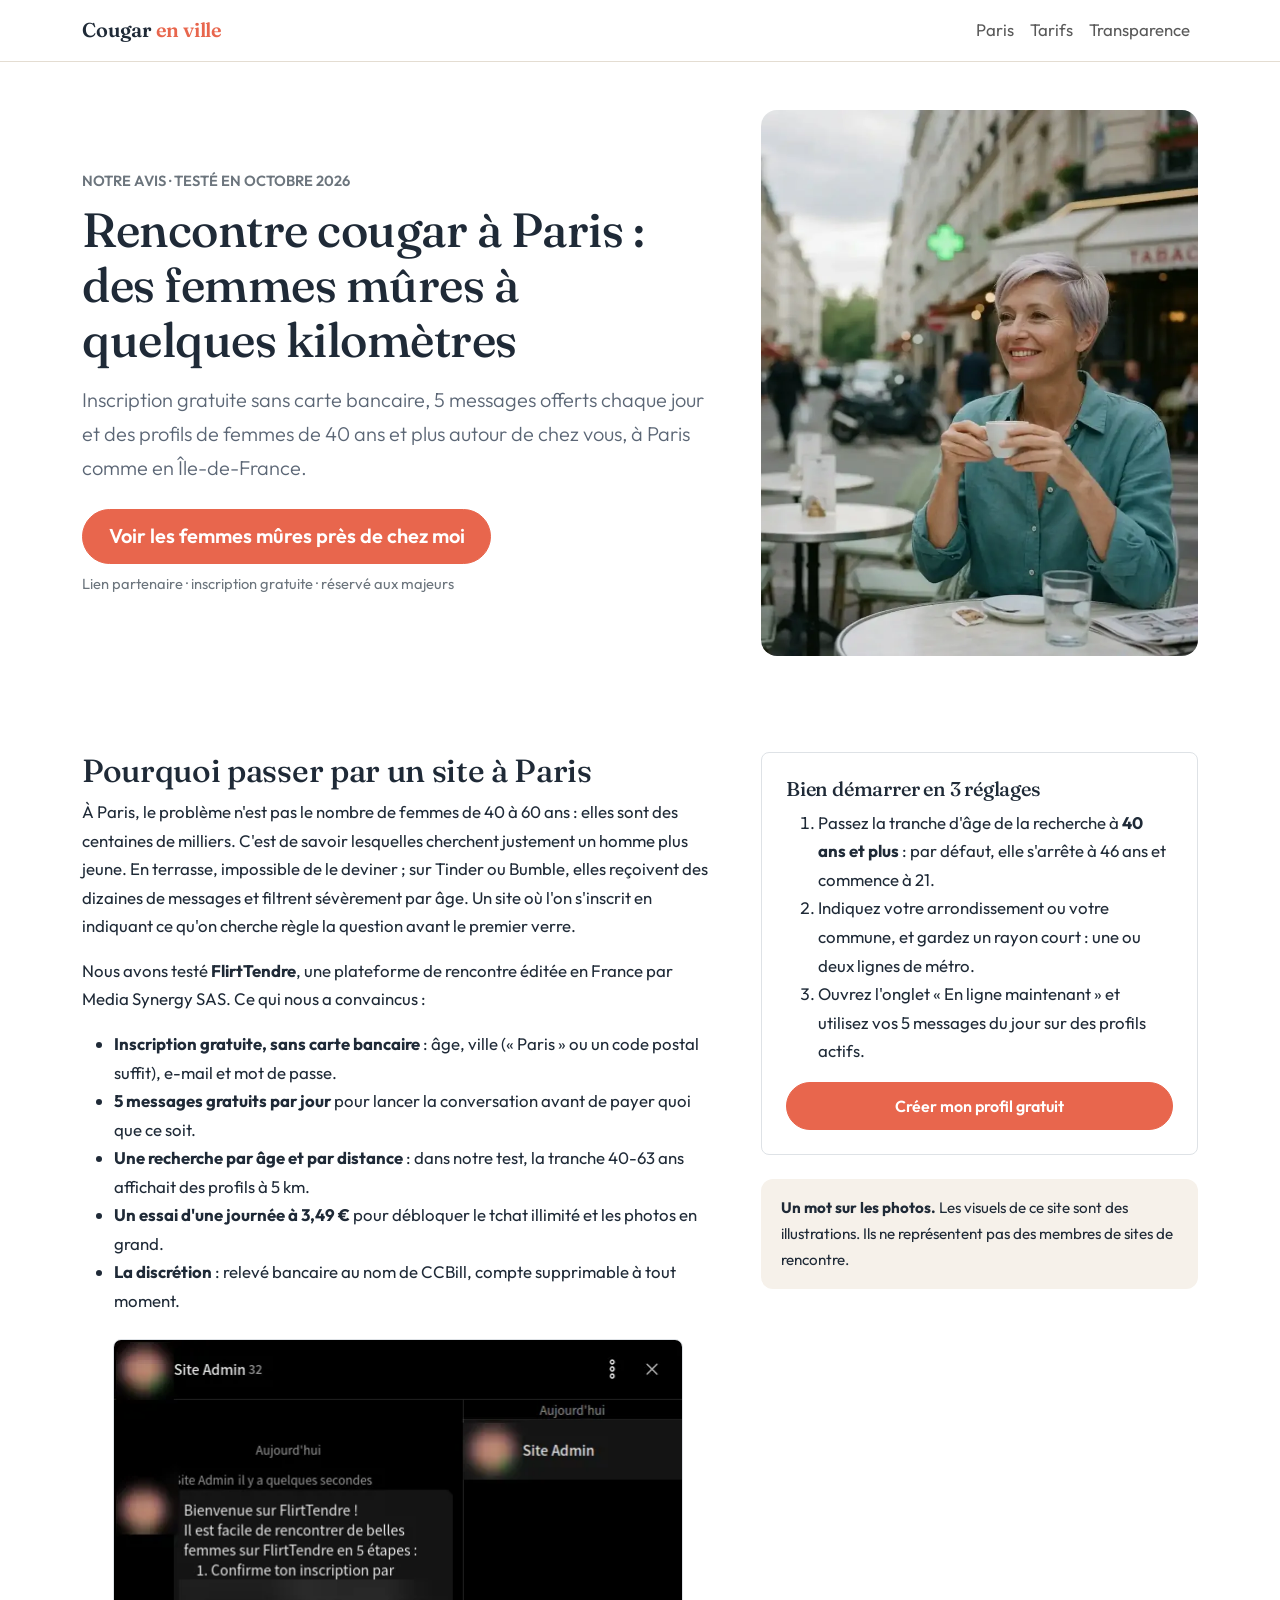
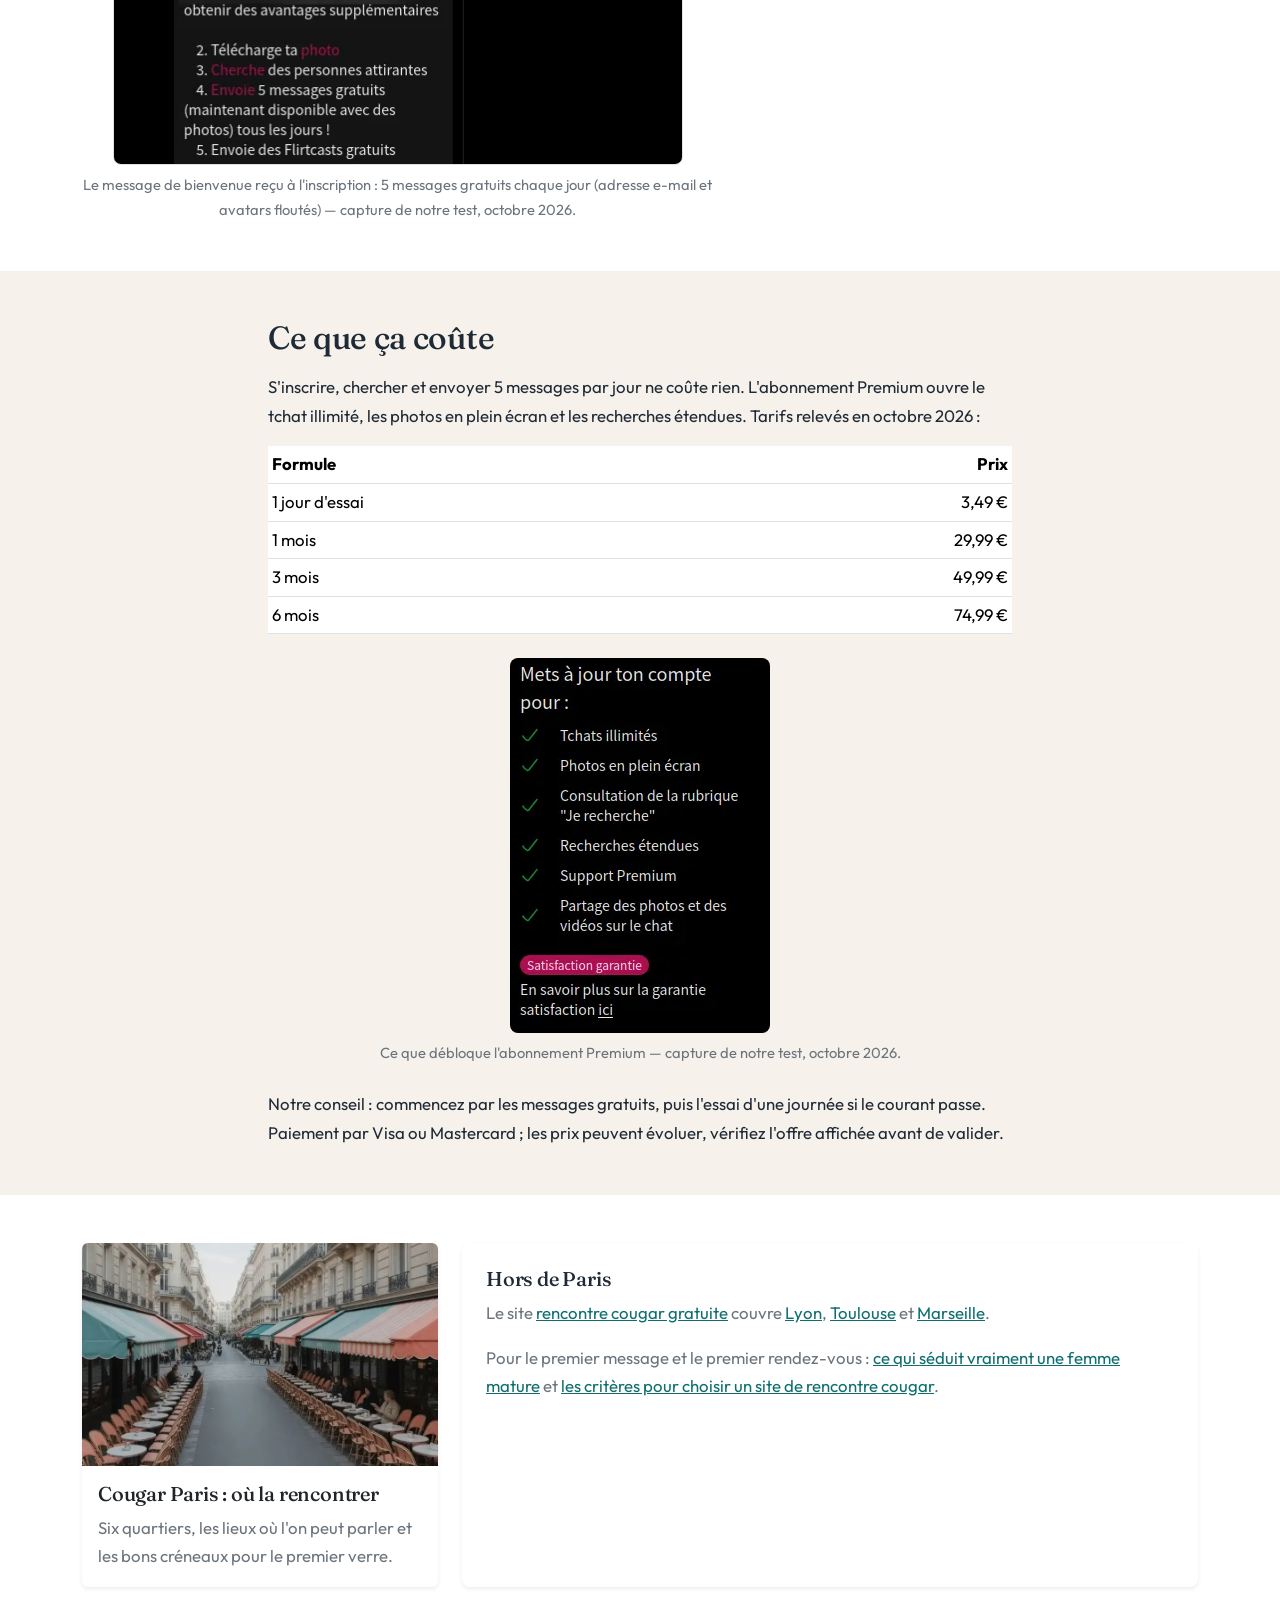
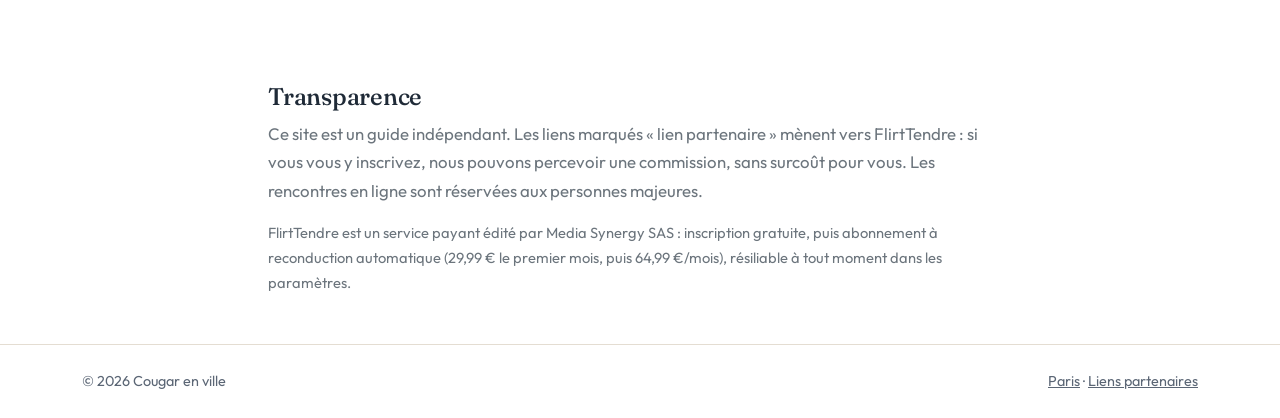
==== commit 27dd6bde: "Accueil : 2 captures du test FlirtTendre (floutées)" ====
--- a/index.html
+++ b/index.html
@@ -80,6 +80,10 @@
             <li><strong>Un essai d'une journée à 3,49 €</strong> pour débloquer le tchat illimité et les photos en grand.</li>
             <li><strong>La discrétion</strong> : relevé bancaire au nom de CCBill, compte supprimable à tout moment.</li>
           </ul>
+          <figure class="mt-4 mb-0">
+            <img class="img-fluid rounded-3 border d-block mx-auto" src="/images/flirttendre-5-messages-gratuits.webp" width="570" height="425" loading="lazy" decoding="async" alt="Message de bienvenue FlirtTendre : 5 messages gratuits par jour et Flirtcasts gratuits">
+            <figcaption class="small text-secondary text-center mt-2">Le message de bienvenue reçu à l'inscription : 5 messages gratuits chaque jour (adresse e-mail et avatars floutés) — capture de notre test, octobre 2026.</figcaption>
+          </figure>
         </div>
         <div class="col-lg-5">
           <div class="p-4 rounded-3 border">
@@ -112,6 +116,10 @@
           <tr><td>6 mois</td><td class="text-end">74,99 €</td></tr>
         </tbody>
       </table>
+      <figure class="my-4">
+        <img class="img-fluid rounded-3 d-block mx-auto" src="/images/flirttendre-abonnement-premium.webp" width="260" height="375" loading="lazy" decoding="async" alt="Avantages de l'abonnement Premium FlirtTendre : tchats illimités, photos en plein écran, recherches étendues">
+        <figcaption class="small text-secondary text-center mt-2">Ce que débloque l'abonnement Premium — capture de notre test, octobre 2026.</figcaption>
+      </figure>
       <p class="mb-0">Notre conseil : commencez par les messages gratuits, puis l'essai d'une journée si le courant passe. Paiement par Visa ou Mastercard ; les prix peuvent évoluer, vérifiez l'offre affichée avant de valider.</p>
     </div>
   </section>
